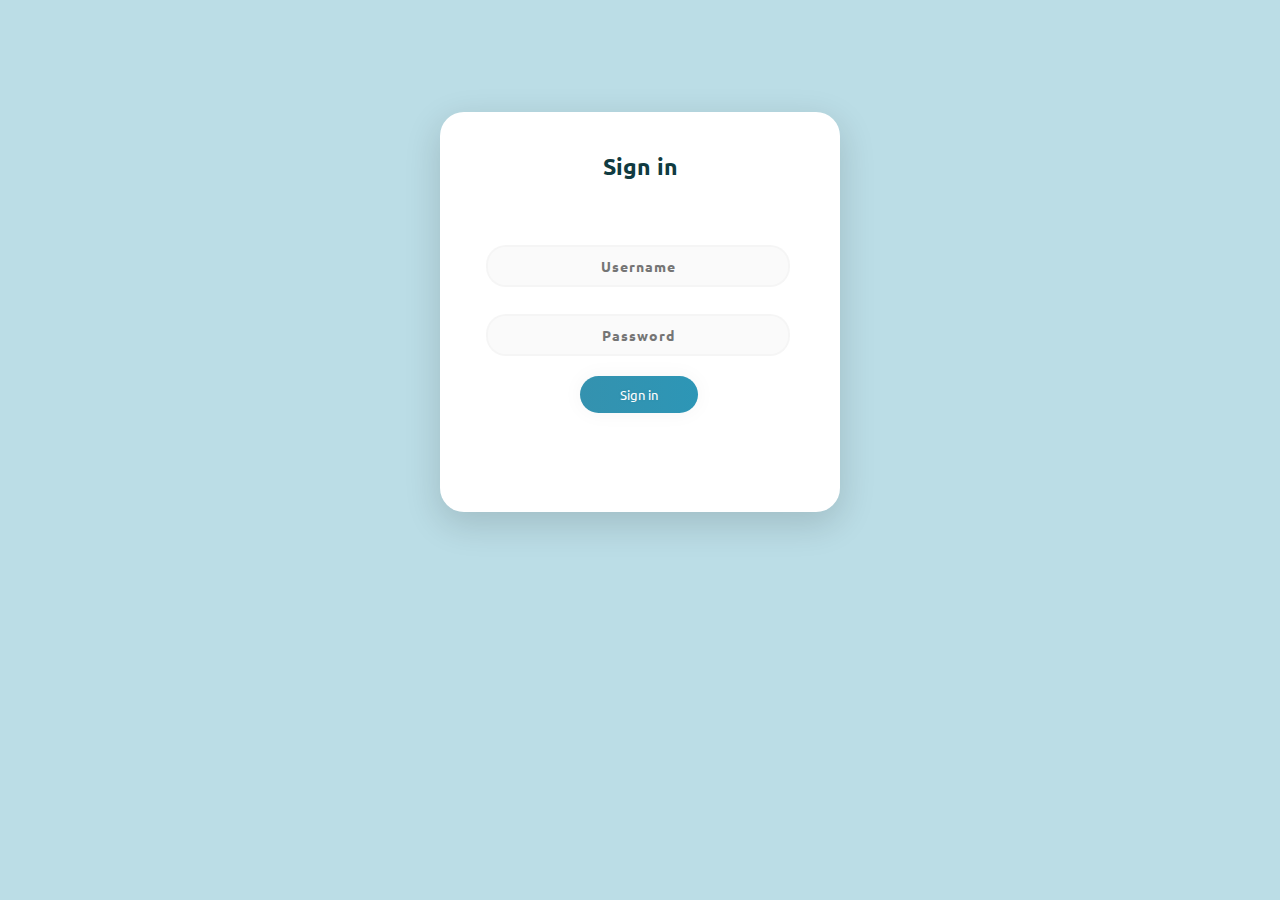
==== index.html @ 5aeb9bd3 "Update index.html" ====
<!DOCTYPE html>
<html lang="en">
<head>
    <meta charset="UTF-8">
    <meta http-equiv="X-UA-Compatible" content="IE=edge">
    <meta name="viewport" content="width=device-width, initial-scale=1.0">
    <title>V-Rent_Vehicle</title>
    <link rel="stylesheet" href="page1_design.css">
  <link href="https://fonts.googleapis.com/css?family=Ubuntu" rel="stylesheet">
  <meta name="viewport" content="width=device-width, initial-scale=1" />
  <link rel="stylesheet" href="path/to/font-awesome/css/font-awesome.min.css">
  <title>Sign in</title>
</head>

    <body>
    <div class="main">
    <p class="sign" align="center">Sign in</p>
    <form class="form1">
      <input class="un " type="text" align="center" placeholder="Username">
      <input class="pass" type="password" align="center" placeholder="Password">
      <a class="submit" align="center">Sign in</a>
</body>
</html>
---- page1_design.css ----
body {
    background-color: #bbdde6;
    font-family: 'Ubuntu', sans-serif;
}

.main {
    background-color: #FFFFFF;
    width: 400px;
    height: 400px;
    margin: 7em auto;
    border-radius: 1.5em;
    box-shadow: 0px 11px 35px 2px rgba(0, 0, 0, 0.14);
}

.sign {
    padding-top: 40px;
    color: #103b41;
    font-family: 'Ubuntu', sans-serif;
    font-weight: bold;
    font-size: 23px;
}

.un {
width: 76%;
color: rgb(38, 50, 56);
font-weight: 700;
font-size: 14px;
letter-spacing: 1px;
background: rgba(136, 126, 126, 0.04);
padding: 10px 20px;
border: none;
border-radius: 20px;
outline: none;
box-sizing: border-box;
border: 2px solid rgba(0, 0, 0, 0.02);
margin-bottom: 50px;
margin-left: 46px;
text-align: center;
margin-bottom: 27px;
font-family: 'Ubuntu', sans-serif;
}

form.form1 {
    padding-top: 40px;
}

.pass {
        width: 76%;
color: rgb(38, 50, 56);
font-weight: 700;
font-size: 14px;
letter-spacing: 1px;
background: rgba(136, 126, 126, 0.04);
padding: 10px 20px;
border: none;
border-radius: 20px;
outline: none;
box-sizing: border-box;
border: 2px solid rgba(0, 0, 0, 0.02);
margin-bottom: 50px;
margin-left: 46px;
text-align: center;
margin-bottom: 27px;
font-family: 'Ubuntu', sans-serif;
}


.un:focus, .pass:focus {
    border: 2px solid rgba(0, 0, 0, 0.18) !important;
    
}

.submit {
  cursor: pointer;
    border-radius: 5em;
    color: #fff;
    background: linear-gradient(to right, #3492af, #2d96b6);
    border: 0;
    padding-left: 40px;
    padding-right: 40px;
    padding-bottom: 10px;
    padding-top: 10px;
    font-family: 'Ubuntu', sans-serif;
    margin-left: 35%;
    font-size: 13px;
    box-shadow: 0 0 20px 1px rgba(0, 0, 0, 0.04);
}



a {
    text-shadow: 0px 0px 3px rgba(117, 117, 117, 0.12);
    color: #3a7e83;
    text-decoration: none
}

@media (max-width: 600px) {
    .main {
        border-radius: 0px;
    }
}
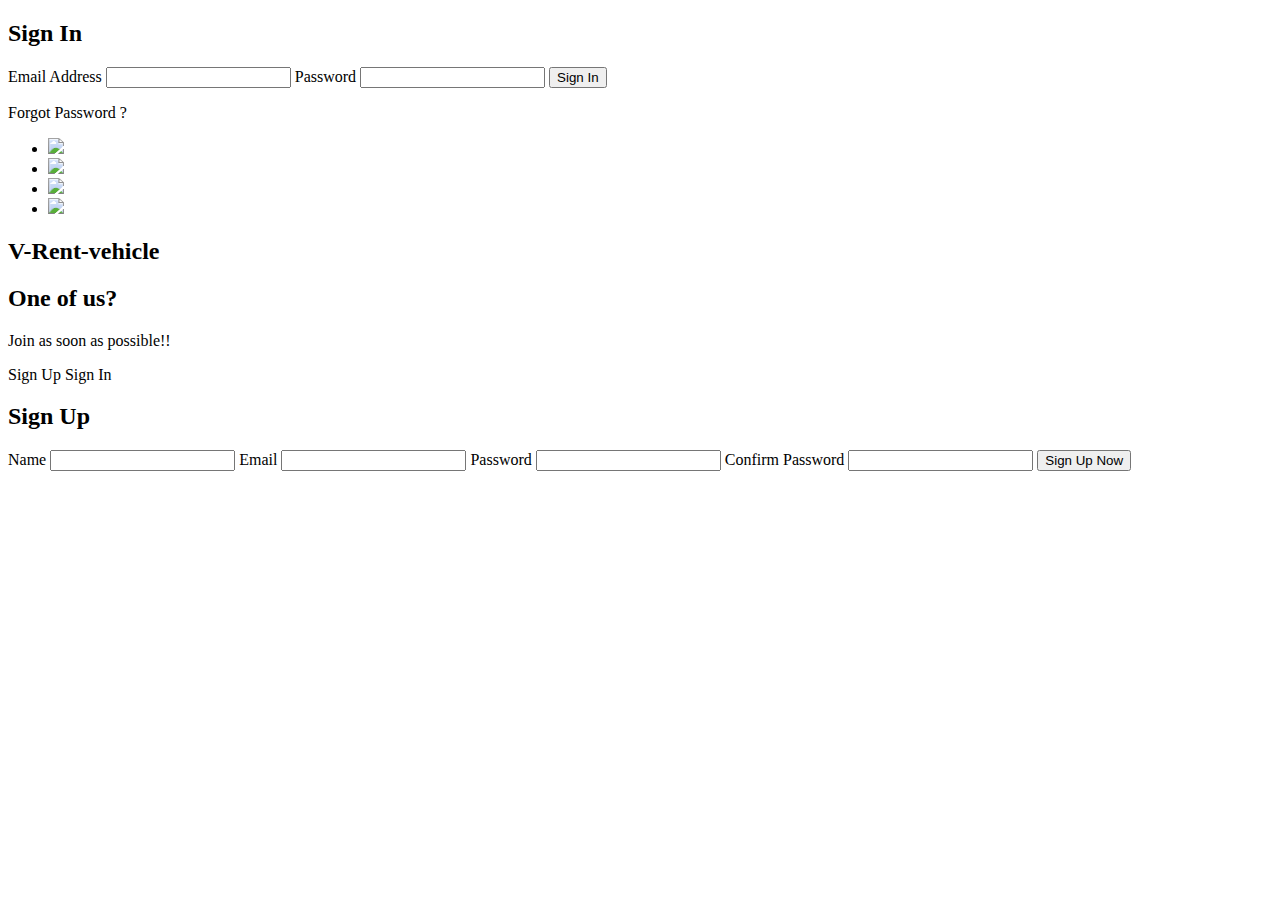
==== commit 2db5a80d: "Update index.html" ====
--- a/index.html
+++ b/index.html
@@ -1,23 +1,74 @@
 <!DOCTYPE html>
-<html lang="en">
+<html>
 <head>
-    <meta charset="UTF-8">
-    <meta http-equiv="X-UA-Compatible" content="IE=edge">
-    <meta name="viewport" content="width=device-width, initial-scale=1.0">
-    <title>V-Rent_Vehicle</title>
-    <link rel="stylesheet" href="page1_design.css">
-  <link href="https://fonts.googleapis.com/css?family=Ubuntu" rel="stylesheet">
-  <meta name="viewport" content="width=device-width, initial-scale=1" />
-  <link rel="stylesheet" href="path/to/font-awesome/css/font-awesome.min.css">
-  <title>Sign in</title>
+	<title>How to Design Login & Registration Form Transition</title>
+	<meta charset="UTF-8">
+	<meta name="viewport" content="width=device-width, initial-scale=1">
+  <link rel="stylesheet" type="text/css" href="style.css">
+  <link href="https://fonts.googleapis.com/css?family=Nunito:400,600,700,800&display=swap" rel="stylesheet">
 </head>
+<body>
+  <div class="cont">
+    <div class="form sign-in">
+      <h2>Sign In</h2>
+      <label>
+        <span>Email Address</span>
+        <input type="email" name="email">
+      </label>
+      <label>
+        <span>Password</span>
+        <input type="password" name="password">
+      </label>
+      <button class="submit" type="button">Sign In</button>
+      <p class="forgot-pass">Forgot Password ?</p>
 
-    <body>
-    <div class="main">
-    <p class="sign" align="center">Sign in</p>
-    <form class="form1">
-      <input class="un " type="text" align="center" placeholder="Username">
-      <input class="pass" type="password" align="center" placeholder="Password">
-      <a class="submit" align="center">Sign in</a>
+      <div class="social-media">
+        <ul>
+          <li><img src="facebook.png"></li>
+          <li><img src="twitter.png"></li>
+          <li><img src="linkedin.png"></li>
+          <li><img src="instagram.png"></li>
+        </ul>
+      </div>
+    </div>
+
+    <div class="sub-cont">
+      <div class="img">
+        <div class="img-text m-up">
+          <h2>V-Rent-vehicle</h2>
+          <p></p>
+        </div>
+        <div class="img-text m-in">
+          <h2>One of us?</h2>
+          <p>Join as soon as possible!!</p>
+        </div>
+        <div class="img-btn">
+          <span class="m-up">Sign Up</span>
+          <span class="m-in">Sign In</span>
+        </div>
+      </div>
+      <div class="form sign-up">
+        <h2>Sign Up</h2>
+        <label>
+          <span>Name</span>
+          <input type="text">
+        </label>
+        <label>
+          <span>Email</span>
+          <input type="email">
+        </label>
+        <label>
+          <span>Password</span>
+          <input type="password">
+        </label>
+        <label>
+          <span>Confirm Password</span>
+          <input type="password">
+        </label>
+        <button type="button" class="submit">Sign Up Now</button>
+      </div>
+    </div>
+  </div>
+<script type="text/javascript" src="script.js"></script>
 </body>
 </html>
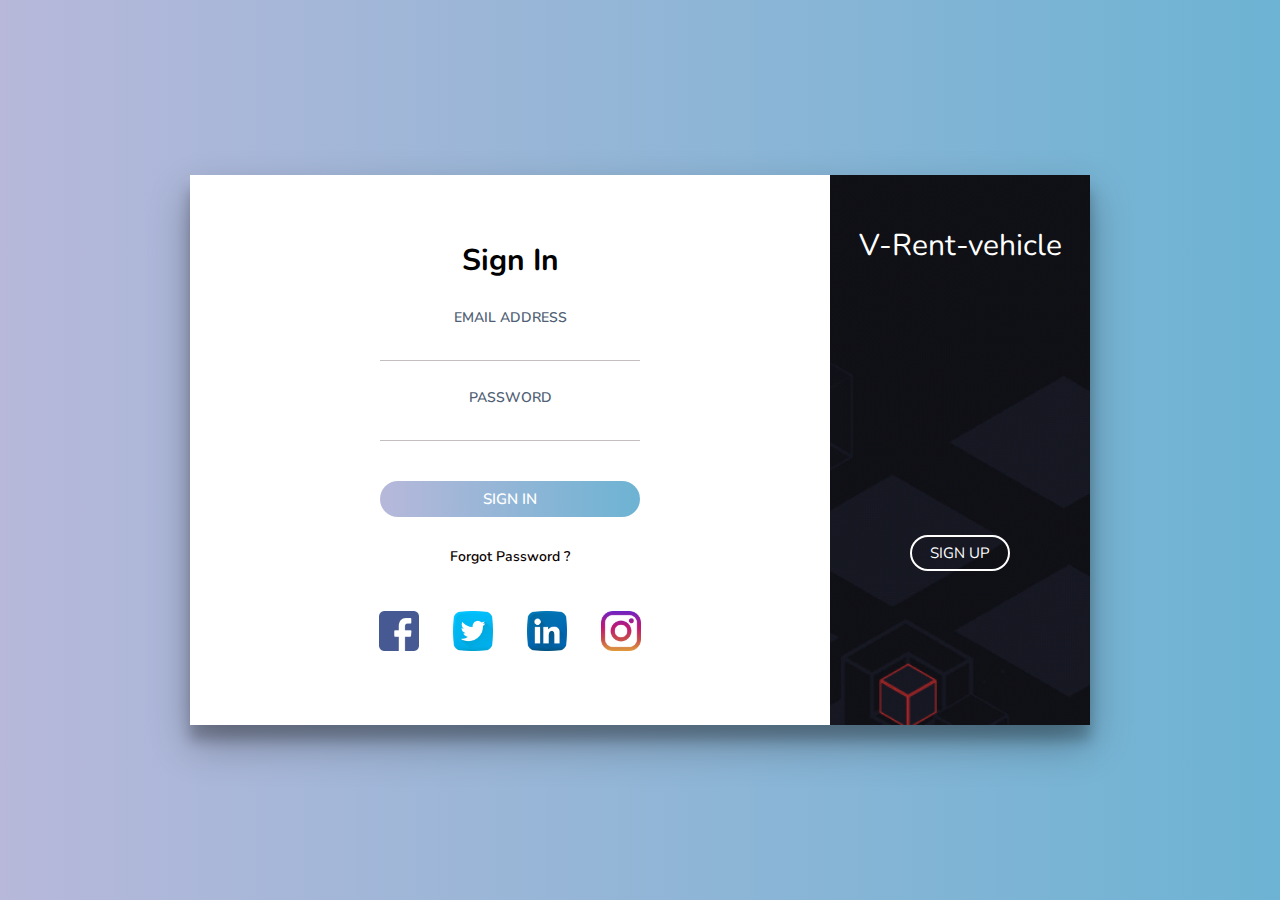
==== commit 17bbe2dd: "Add files via upload" ====
--- a/index.html
+++ b/index.html
@@ -71,4 +71,4 @@
   </div>
 <script type="text/javascript" src="script.js"></script>
 </body>
-</html>
+</html>--- a/style.css
+++ b/style.css
@@ -0,0 +1,312 @@
+*, *:before, *:after{
+  margin: 0;
+  padding: 0;
+  box-sizing: border-box;
+  font-family: 'Nunito', sans-serif;
+}
+
+body{
+  width: 100%;
+  height: 100vh;
+  display: flex;
+  justify-content: center;
+  align-items: center;
+  background: -webkit-linear-gradient(left, #b7b8da, #6db3d3);
+  font-family: 'Nunito', sans-serif;
+}
+
+input, button{
+  border:none;
+  outline: none;
+  background: none;
+}
+
+.cont{
+  overflow: hidden;
+  position: relative;
+  width: 900px;
+  height: 550px;
+  background: #fff;
+  box-shadow: 0 19px 38px rgba(0, 0, 0, 0.30), 0 15px 12px rgba(0, 0, 0, 0.22);
+}
+
+.form{
+  position: relative;
+  width: 640px;
+  height: 100%;
+  padding: 50px 30px;
+  -webkit-transition:-webkit-transform 1.2s ease-in-out;
+  transition: -webkit-transform 1.2s ease-in-out;
+  transition: transform 1.2s ease-in-out;
+  transition: transform 1.2s ease-in-out, -webkit-transform 1.2s ease-in-out;
+}
+
+h2{
+  width: 100%;
+  font-size: 30px;
+  text-align: center;
+}
+
+label{
+  display: block;
+  width: 260px;
+  margin: 25px auto 0;
+  text-align: center;
+}
+
+label span{
+  font-size: 14px;
+  font-weight: 600;
+  color: #505f75;
+  text-transform: uppercase;
+}
+
+input{
+  display: block;
+  width: 100%;
+  margin-top: 5px;
+  font-size: 16px;
+  padding-bottom: 5px;
+  border-bottom: 1px solid rgba(109, 93, 93, 0.4);
+  text-align: center;
+  font-family: 'Nunito', sans-serif; 
+}
+
+button{
+  display: block;
+  margin: 0 auto;
+  width: 260px;
+  height: 36px;
+  border-radius: 30px;
+  color: #fff;
+  font-size: 15px;
+  cursor: pointer;
+}
+
+.submit{
+  margin-top: 40px;
+  margin-bottom: 30px;
+  text-transform: uppercase;
+  font-weight: 600;
+  font-family: 'Nunito', sans-serif;
+  background: -webkit-linear-gradient(left, #b7b8da, #6db3d3);
+}
+
+.submit:hover{
+  background: -webkit-linear-gradient(left, #b224ef, #7579ff);
+}
+
+.forgot-pass{
+  margin-top: 15px;
+  text-align: center;
+  font-size: 14px;
+  font-weight: 600;
+  color: #0c0101;
+  cursor: pointer;
+}
+
+.forgot-pass:hover{
+  color: red;
+}
+
+.social-media{
+  width: 100%;
+  text-align: center;
+  margin-top: 20px;
+}
+
+.social-media ul{
+  list-style: none;
+}
+
+.social-media ul li{
+  display: inline-block;
+  cursor: pointer;
+  margin: 25px 15px;
+}
+
+.social-media img{
+  width: 40px;
+  height: 40px;
+}
+
+.sub-cont{
+  overflow: hidden;
+  position: absolute;
+  left: 640px;
+  top: 0;
+  width: 900px;
+  height: 100%;
+  padding-left: 260px;
+  background: #fff;
+  -webkit-transition: -webkit-transform 1.2s ease-in-out;
+  transition: -webkit-transform 1.2s ease-in-out;
+  transition: transform 1.2s ease-in-out;
+}
+
+.cont.s-signup .sub-cont{
+  -webkit-transform:translate3d(-640px, 0, 0);
+          transform:translate3d(-640px, 0, 0);
+}
+
+.img{
+  overflow: hidden;
+  z-index: 2;
+  position: absolute;
+  left: 0;
+  top: 0;
+  width: 260px;
+  height: 100%;
+  padding-top: 360px;
+}
+
+.img:before{
+  content: '';
+  position: absolute;
+  right: 0;
+  top: 0;
+  width: 2300px;
+  height: 100%;
+  background-image: url(left.gif);
+  background-size: cover;
+  transition: -webkit-transform 1.2s ease-in-out;
+  transition: transform 1.2s ease-in-out, -webkit-transform 1.2s ease-in-out;
+}
+
+.img:after{
+  content: '';
+  position: absolute;
+  left: 0;
+  top: 0;
+  width: 100%;
+  height: 100%;
+  background: rgba(0,0,0,0.3);
+}
+
+.cont.s-signup .img:before{
+  -webkit-transform:translate3d(640px, 0, 0);
+          transform:translate3d(640px, 0, 0);
+}
+
+.img-text{
+  z-index: 2;
+  position: absolute;
+  left: 0;
+  top: 50px;
+  width: 100%;
+  padding: 0 20px;
+  text-align: center;
+  color: #fff;
+  -webkit-transition:-webkit-transform 1.2s ease-in-out;
+  transition: -webkit-transform 1.2s ease-in-out;
+  transition: transform 1.2s ease-in-out, -webkit-transform 1.2s ease-in-out;
+}
+
+.img-text h2{
+  margin-bottom: 10px;
+  font-weight: normal;
+}
+
+.img-text p{
+  font-size: 14px;
+  line-height: 1.5;
+}
+
+.cont.s-signup .img-text.m-up{
+  -webkit-transform:translateX(520px);
+          transform:translateX(520px);
+}
+
+.img-text.m-in{
+  -webkit-transform:translateX(-520px);
+          transform:translateX(-520px);
+}
+
+.cont.s-signup .img-text.m-in{
+  -webkit-transform:translateX(0);
+          transform:translateX(0);
+}
+
+
+.sign-in{
+  padding-top: 65px;
+  -webkit-transition-timing-function:ease-out;
+          transition-timing-function:ease-out;
+}
+
+.cont.s-signup .sign-in{
+  -webkit-transition-timing-function:ease-in-out;
+          transition-timing-function:ease-in-out;
+  -webkit-transition-duration:1.2s;
+          transition-duration:1.2s; 
+  -webkit-transform:translate3d(640px, 0, 0);
+          transform:translate3d(640px, 0, 0);
+}
+
+.img-btn{
+  overflow: hidden;
+  z-index: 2;
+  position: relative;
+  width: 100px;
+  height: 36px;
+  margin: 0 auto;
+  background: transparent;
+  color: #fff;
+  text-transform: uppercase;
+  font-size: 15px;
+  cursor: pointer;
+}
+
+.img-btn:after{
+  content: '';
+  z-index: 2;
+  position: absolute;
+  left: 0;
+  top: 0;
+  width: 100%;
+  height: 100%;
+  border: 2px solid #fff;
+  border-radius: 30px;
+}
+
+.img-btn span{
+  position: absolute;
+  left: 0;
+  top: 0;
+  display: -webkit-box;
+  display: flex;
+  -webkit-box-pack:center;
+  justify-content: center;
+  align-items: center;
+  width: 100%;
+  height: 100%;
+  -webkit-transition:-webkit-transform 1.2s;
+  transition: -webkit-transform 1.2s;
+  transition: transform 1.2s;
+  transition: transform 1.2s, -webkit-transform 1.2s;;
+}
+
+.img-btn span.m-in{
+  -webkit-transform:translateY(-72px);
+          transform:translateY(-72px);
+}
+
+.cont.s-signup .img-btn span.m-in{
+  -webkit-transform:translateY(0);
+          transform:translateY(0);
+}
+
+.cont.s-signup .img-btn span.m-up{
+  -webkit-transform:translateY(72px);
+          transform:translateY(72px);
+}
+
+.sign-up{
+  -webkit-transform:translate3d(-900px, 0, 0);
+          transform:translate3d(-900px, 0, 0);
+}
+
+.cont.s-signup .sign-up{
+  -webkit-transform:translate3d(0, 0, 0);
+          transform:translate3d(0, 0, 0);
+}